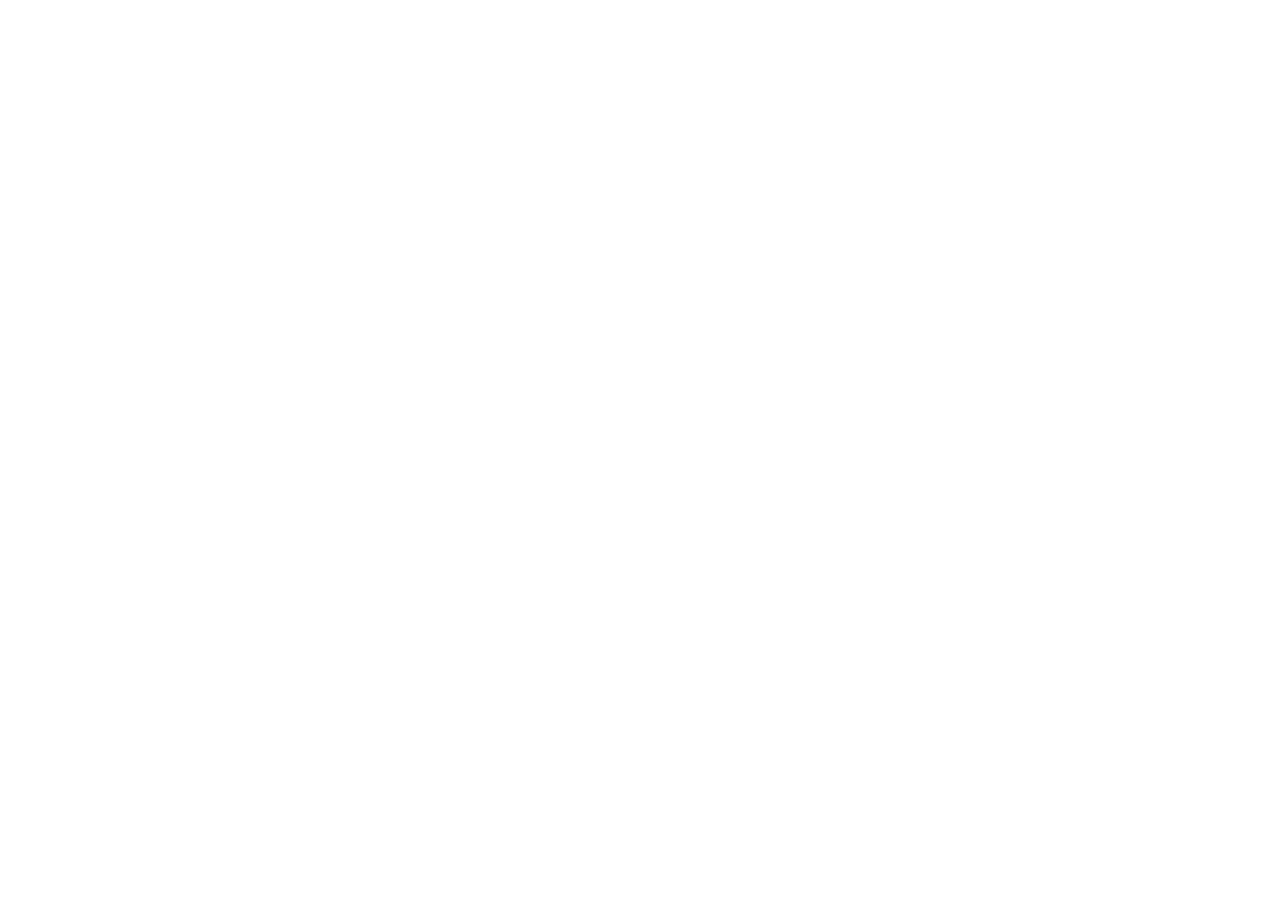
==== index.html @ 9da032ae "Resolved fixed issue" ====
<!doctype html>
<html lang="en">

<head>
    <meta charset="utf-8" />
    <link rel="icon" href="/favicon.ico" />
    <meta name="viewport" content="width=device-width,initial-scale=1" />
    <meta name="theme-color" content="#000000" />
    <meta name="description" content="Web site created using create-react-app" />
    <link rel="apple-touch-icon" href="/logo192.png" />
    <link rel="manifest" href="/manifest.json" />
    <link href="https://cdn.jsdelivr.net/npm/bootstrap@5.3.3/dist/css/bootstrap.min.css" rel="stylesheet"
        integrity="sha384-QWTKZyjpPEjISv5WaRU9OFeRpok6YctnYmDr5pNlyT2bRjXh0JMhjY6hW+ALEwIH" crossorigin="anonymous" />
    <title>Portfolio | Mobile App Dev | Sandeep</title>
    <script defer="defer" src="/portfolio/static/js/main.dad6bacd.js"></script>
    <link href="/portfolio/static/css/main.a5ec36a7.css" rel="stylesheet">
</head>

<body><noscript>You need to enable JavaScript to run this app.</noscript>
    <div id="root"></div>
    <script src="https://cdn.jsdelivr.net/npm/bootstrap@5.3.3/dist/js/bootstrap.bundle.min.js"
        integrity="sha384-YvpcrYf0tY3lHB60NNkmXc5s9fDVZLESaAA55NDzOxhy9GkcIdslK1eN7N6jIeHz"
        crossorigin="anonymous"></script>
</body>

</html>
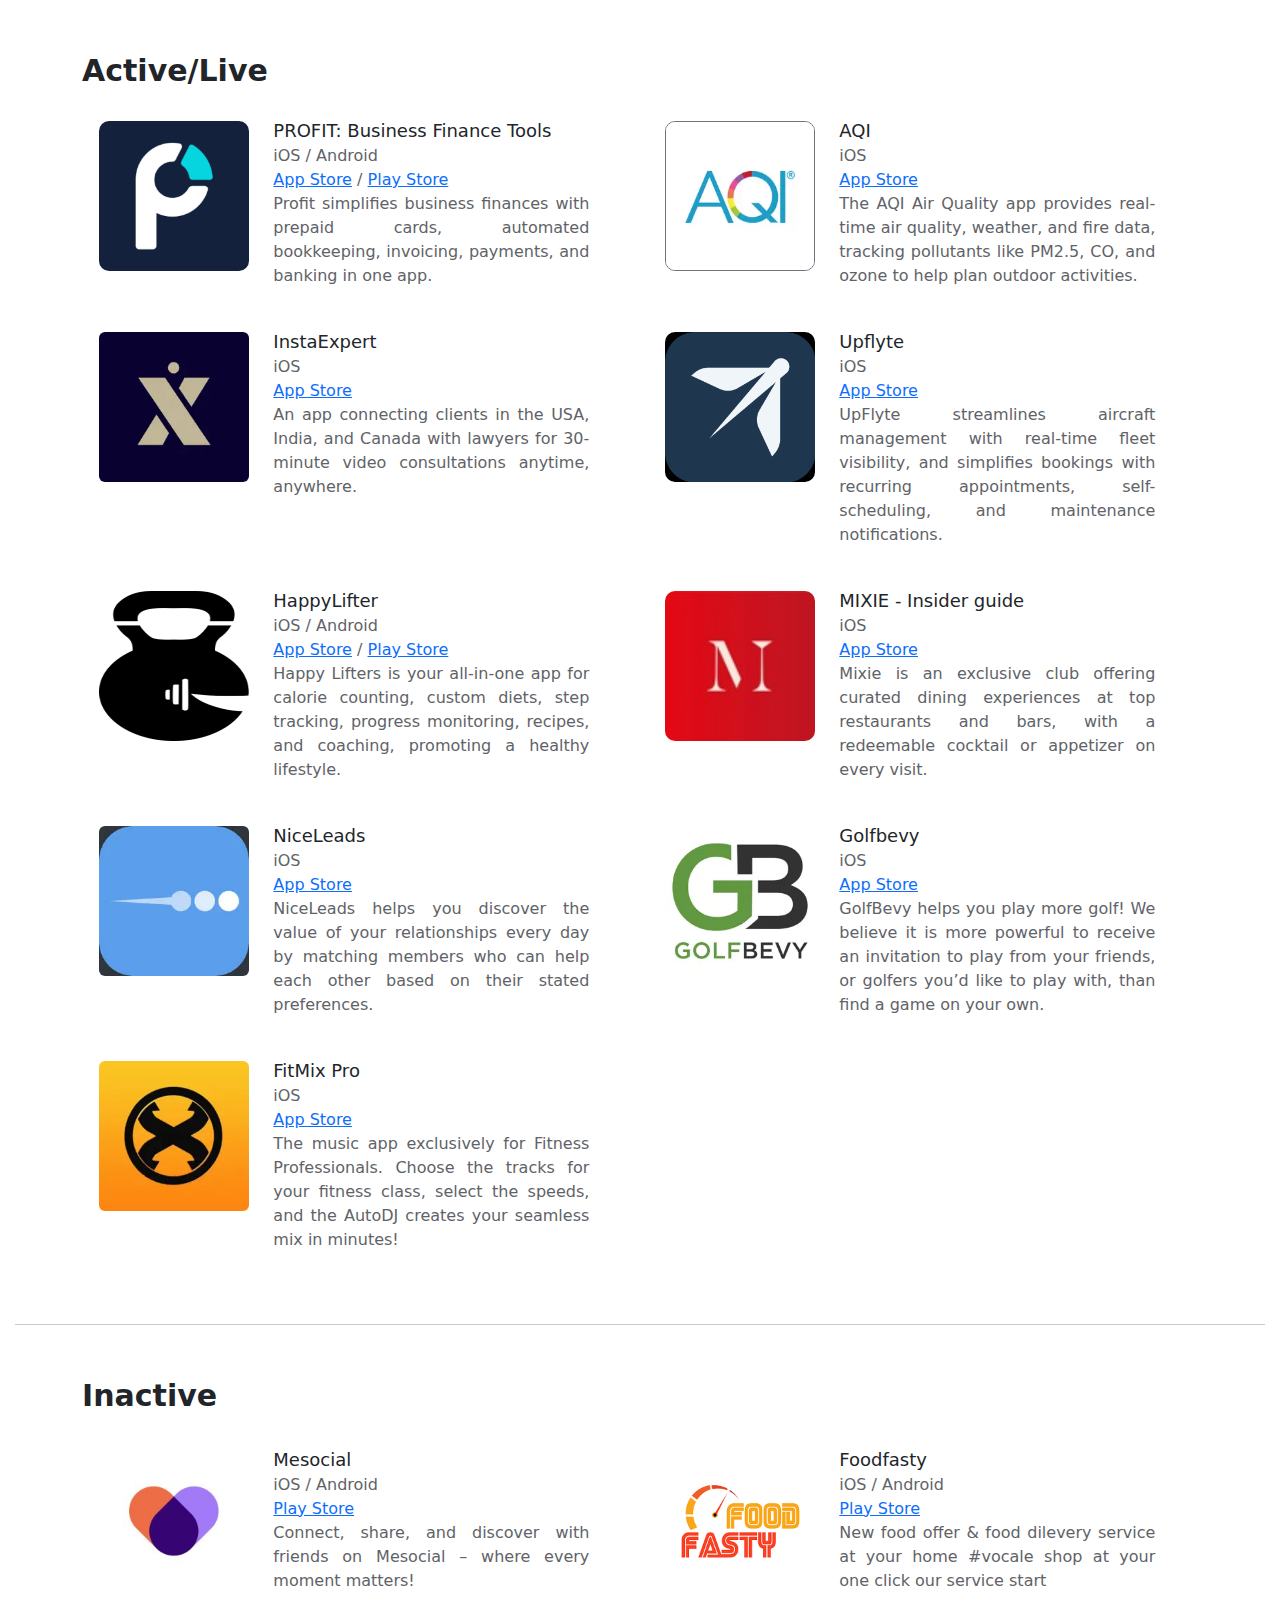
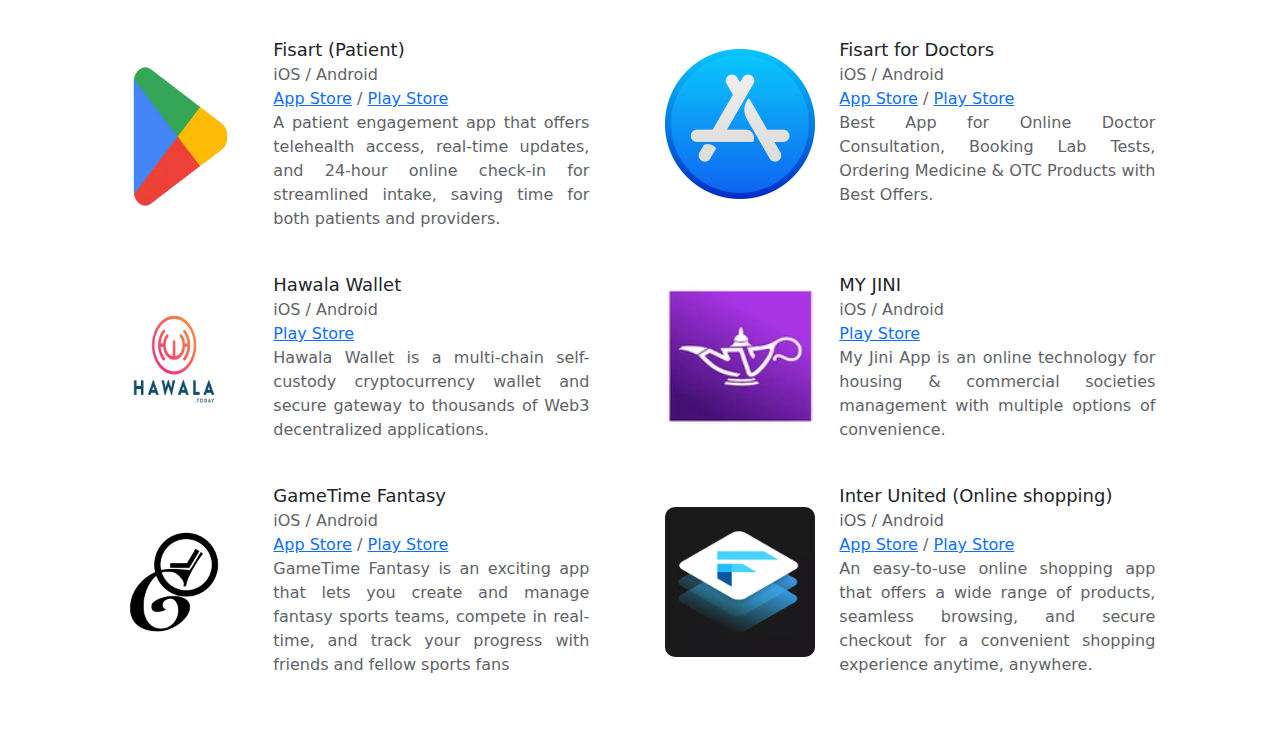
==== commit 1e7cb237: "path update" ====
--- a/index.html
+++ b/index.html
@@ -3,6 +3,7 @@
 
 <head>
     <meta charset="utf-8" />
+    <base href="https://sandeep9607.github.io/portfolio/" target="_blank">
     <link rel="icon" href="/favicon.ico" />
     <meta name="viewport" content="width=device-width,initial-scale=1" />
     <meta name="theme-color" content="#000000" />
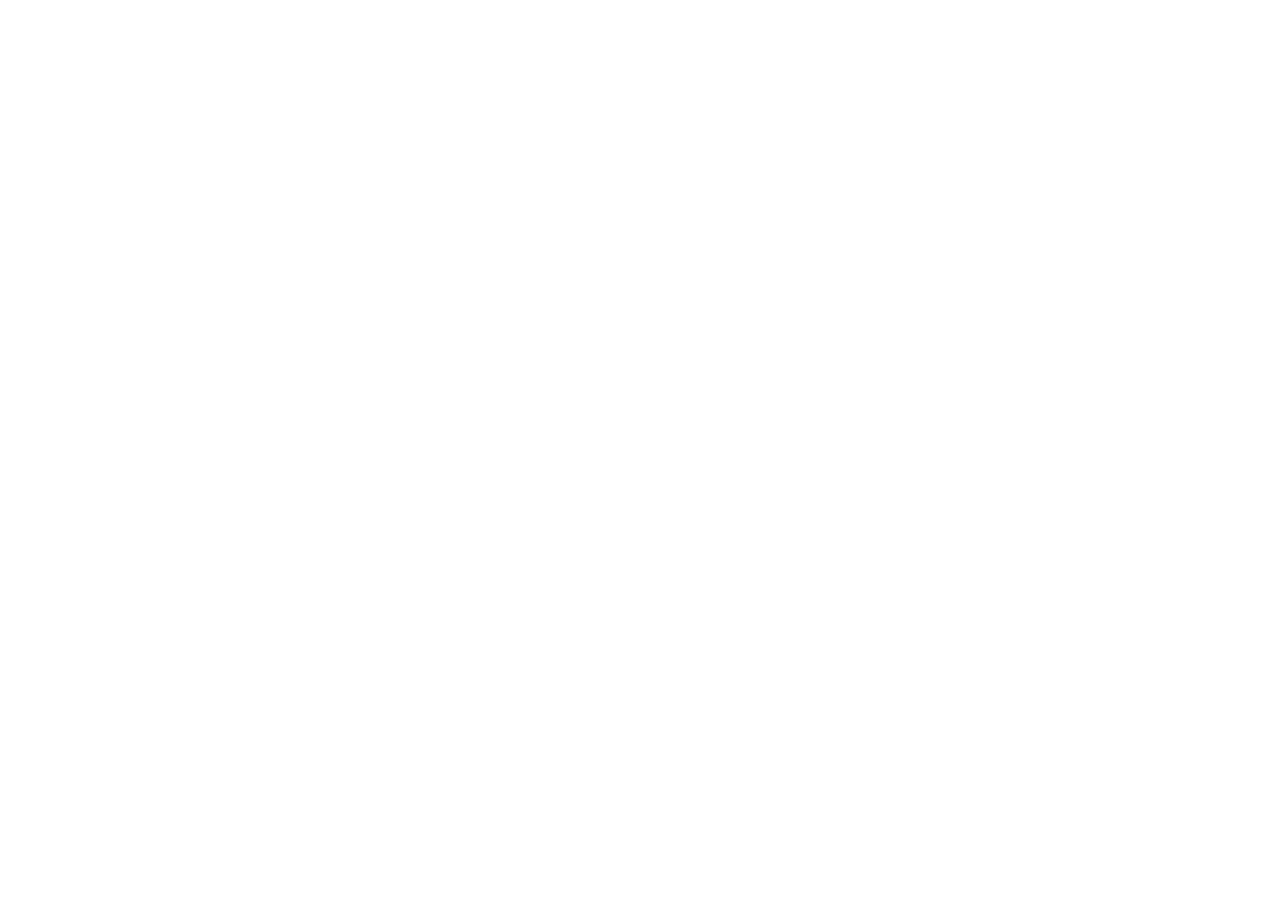
==== commit 8d2cefb5: "path update" ====
--- a/index.html
+++ b/index.html
@@ -3,7 +3,7 @@
 
 <head>
     <meta charset="utf-8" />
-    <base href="https://sandeep9607.github.io/portfolio/" target="_blank">
+    <base href="/portfolio/" target="_blank">
     <link rel="icon" href="/favicon.ico" />
     <meta name="viewport" content="width=device-width,initial-scale=1" />
     <meta name="theme-color" content="#000000" />
